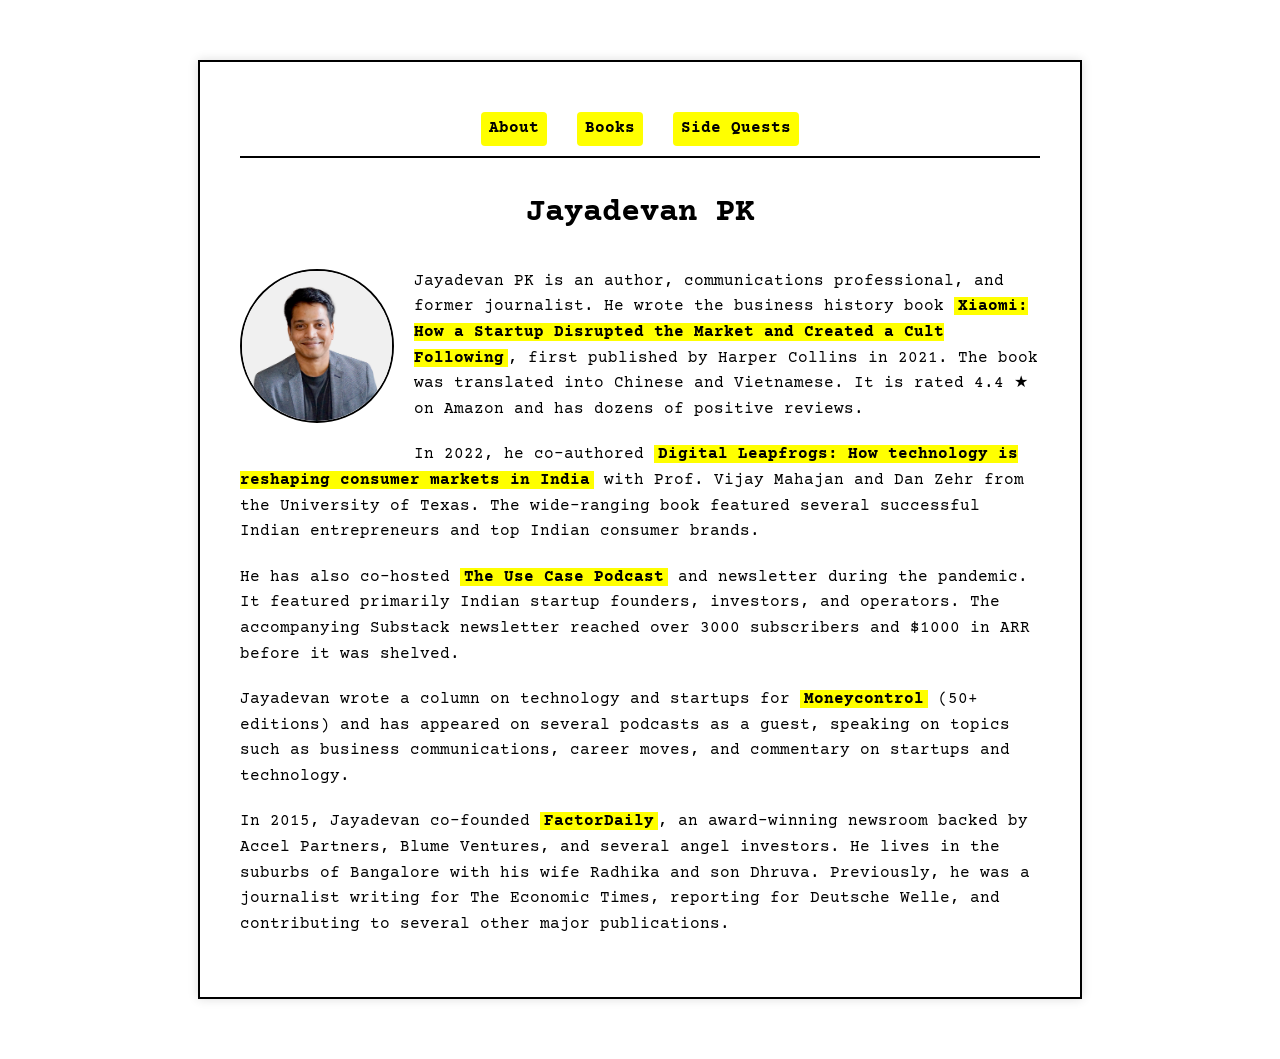
==== index.html @ 2e31f6a4 "Update index.html" ====
<!DOCTYPE html>
<html lang="en">
<head>
  <meta charset="UTF-8">
  <meta name="viewport" content="width=device-width, initial-scale=1.0">
  <title>Jayadevan PK | Official Site</title>
  <link href="https://fonts.googleapis.com/css2?family=Courier+Prime&display=swap" rel="stylesheet">
  <style>
   body {
  background-color: #ffffff;
  font-family: 'Courier Prime', monospace;
  max-width: 800px;
  margin: 60px auto;
  padding: 40px;
  color: #000000;
  line-height: 1.6;
  border: 2px solid #000000;
  box-shadow: 0 0 10px #dddddd;
}

nav {
  position: sticky;
  top: 0;
  background-color: #ffffff;
  text-align: center;
  margin-bottom: 30px;
  padding: 10px 0;
  border-bottom: 2px solid #000000;
  z-index: 1000;
}

.menu-toggle {
  display: none;
  background-color: #ffff00;
  border: none;
  font-weight: bold;
  padding: 8px 12px;
  cursor: pointer;
  font-family: 'Courier Prime', monospace;
  margin-bottom: 10px;
}

.nav-links {
  display: flex;
  justify-content: center;
  flex-wrap: wrap;
}

nav a {
  margin: 0 15px;
  color: #000000;
  background-color: #ffff00;
  padding: 4px 8px;
  text-decoration: none;
  font-weight: bold;
  border-radius: 4px;
  transition: background-color 0.3s, color 0.3s;
}

nav a:hover {
  background-color: #ffeb3b;
  color: #333333;
}

h1 {
  text-align: center;
  font-size: 2em;
  margin-bottom: 30px;
  color: #000000;
}

p {
  font-size: 1em;
  margin-bottom: 20px;
}

a {
  color: #000000;
  background-color: #ffff00;
  text-decoration: none;
  padding: 0 4px;
  transition: background-color 0.3s, text-decoration 0.3s;
}

a:hover {
  background-color: #ffeb3b;
  text-decoration: underline;
}

.profile-img {
  float: left;
  margin: 0 20px 20px 0;
  width: 150px;
  height: 150px;
  object-fit: cover;
  border-radius: 50%;
  border: 2px solid #000000;
}

/* Mobile responsiveness */
@media (max-width: 600px) {
  .menu-toggle {
    display: block;
  }

  .nav-links {
    display: none;
    flex-direction: column;
    align-items: center;
  }

  .nav-links.show {
    display: flex;
  }

  nav a {
    margin: 10px 0;
  }
}
  </style>
</head>
<body>

  <nav>
  <button class="menu-toggle" onclick="toggleMenu()">☰ Menu</button>
  <div class="nav-links">
    <a href="index.html">About</a>
    <a href="books.html">Books</a>
    <a href="sidequests.html">Side Quests</a>
  </div>
</nav>

  <h1>Jayadevan PK</h1>

  <img src="profile.jpg" alt="Jayadevan PK" class="profile-img">

  <p id="about">Jayadevan PK is an author, communications professional, and former journalist. He wrote the business history book <strong><a href="https://www.amazon.in/Xiaomi-Startup-Disrupted-Created-Following-ebook/dp/B08WVFWGSX" target="_blank">Xiaomi: How a Startup Disrupted the Market and Created a Cult Following</a></strong>, first published by Harper Collins in 2021. The book was translated into Chinese and Vietnamese. It is rated 4.4 ★ on Amazon and has dozens of positive reviews.</p>

  <p>In 2022, he co-authored <strong><a href="https://harpercollins.co.in/product/digital-leapfrogs/" target="_blank">Digital Leapfrogs: How technology is reshaping consumer markets in India</a></strong> with Prof. Vijay Mahajan and Dan Zehr from the University of Texas. The wide-ranging book featured several successful Indian entrepreneurs and top Indian consumer brands.</p>

  <p>He has also co-hosted <strong><a href="https://turnaround.substack.com/" target="_blank">The Use Case Podcast</a></strong> and newsletter during the pandemic. It featured primarily Indian startup founders, investors, and operators. The accompanying Substack newsletter reached over 3000 subscribers and $1000 in ARR before it was shelved.</p>

  <p>Jayadevan wrote a column on technology and startups for <strong><a href="https://www.moneycontrol.com/author/jayadevan-pk-10821/" target="_blank">Moneycontrol</a></strong> (50+ editions) and has appeared on several podcasts as a guest, speaking on topics such as business communications, career moves, and commentary on startups and technology.</p>

  <p>In 2015, Jayadevan co-founded <strong><a href="https://en.wikipedia.org/wiki/FactorDaily" target="_blank">FactorDaily</a></strong>, an award-winning newsroom backed by Accel Partners, Blume Ventures, and several angel investors. He lives in the suburbs of Bangalore with his wife Radhika and son Dhruva. Previously, he was a journalist writing for The Economic Times, reporting for Deutsche Welle, and contributing to several other major publications.</p>
<script>
  function toggleMenu() {
    const menu = document.querySelector('.nav-links');
    menu.classList.toggle('show');
  }
</script>

</body>
</html>
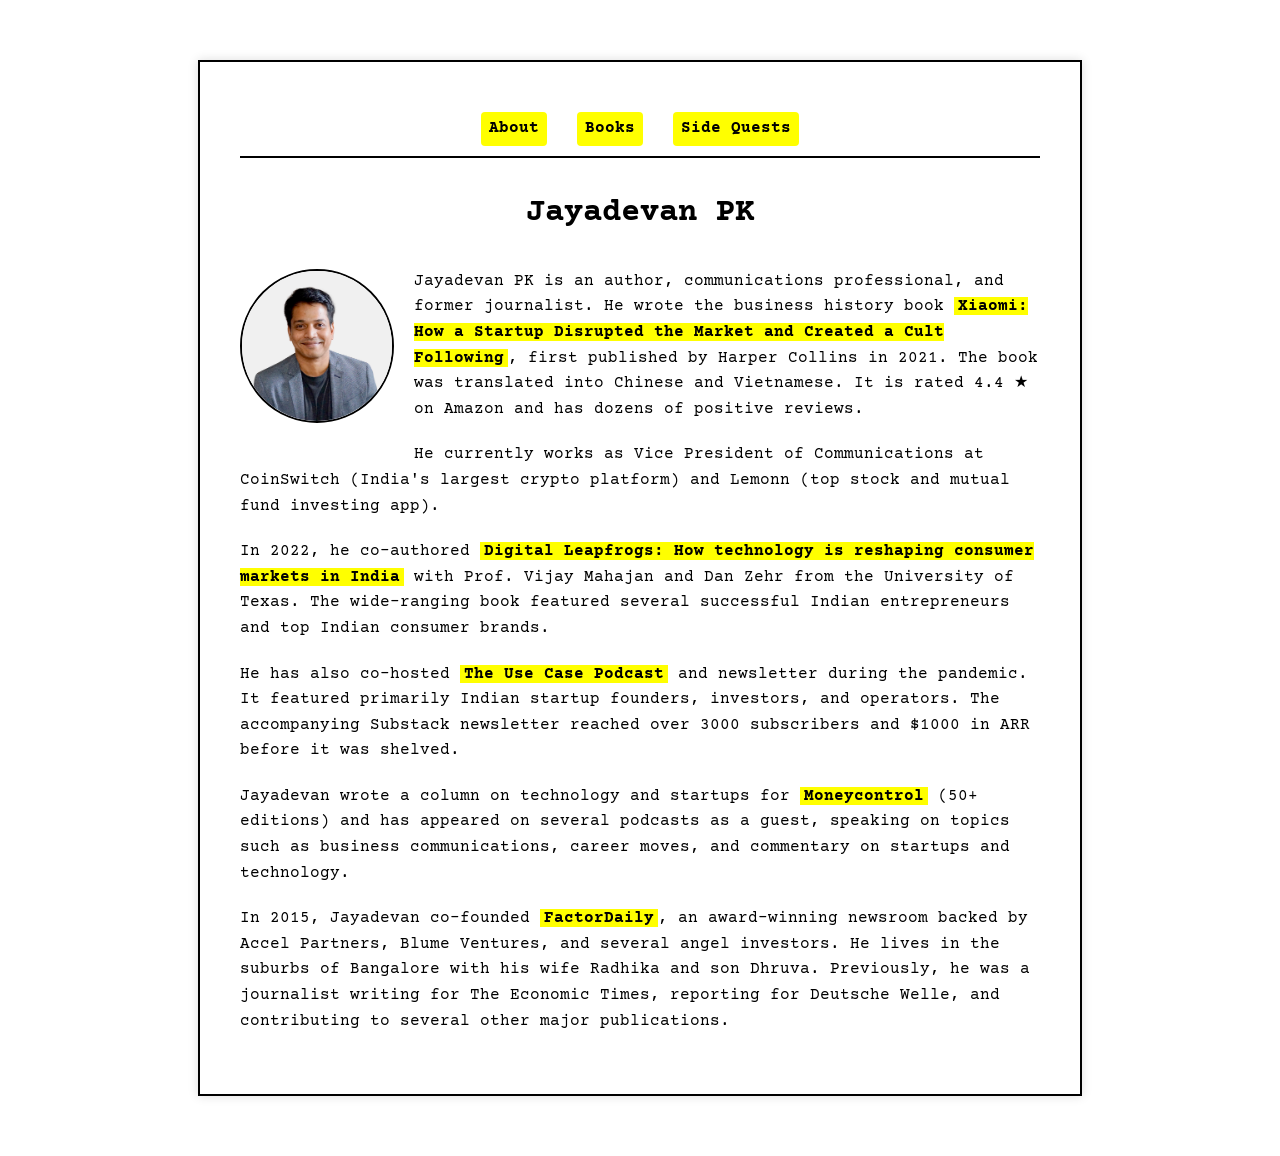
==== commit 13f5b91a: "Update index.html" ====
--- a/index.html
+++ b/index.html
@@ -136,6 +136,8 @@
 
   <p id="about">Jayadevan PK is an author, communications professional, and former journalist. He wrote the business history book <strong><a href="https://www.amazon.in/Xiaomi-Startup-Disrupted-Created-Following-ebook/dp/B08WVFWGSX" target="_blank">Xiaomi: How a Startup Disrupted the Market and Created a Cult Following</a></strong>, first published by Harper Collins in 2021. The book was translated into Chinese and Vietnamese. It is rated 4.4 ★ on Amazon and has dozens of positive reviews.</p>
 
+  <p id="about">He currently works as Vice President of Communications at CoinSwitch (India's largest crypto platform) and Lemonn (top stock and mutual fund investing app). </p>
+
   <p>In 2022, he co-authored <strong><a href="https://harpercollins.co.in/product/digital-leapfrogs/" target="_blank">Digital Leapfrogs: How technology is reshaping consumer markets in India</a></strong> with Prof. Vijay Mahajan and Dan Zehr from the University of Texas. The wide-ranging book featured several successful Indian entrepreneurs and top Indian consumer brands.</p>
 
   <p>He has also co-hosted <strong><a href="https://turnaround.substack.com/" target="_blank">The Use Case Podcast</a></strong> and newsletter during the pandemic. It featured primarily Indian startup founders, investors, and operators. The accompanying Substack newsletter reached over 3000 subscribers and $1000 in ARR before it was shelved.</p>
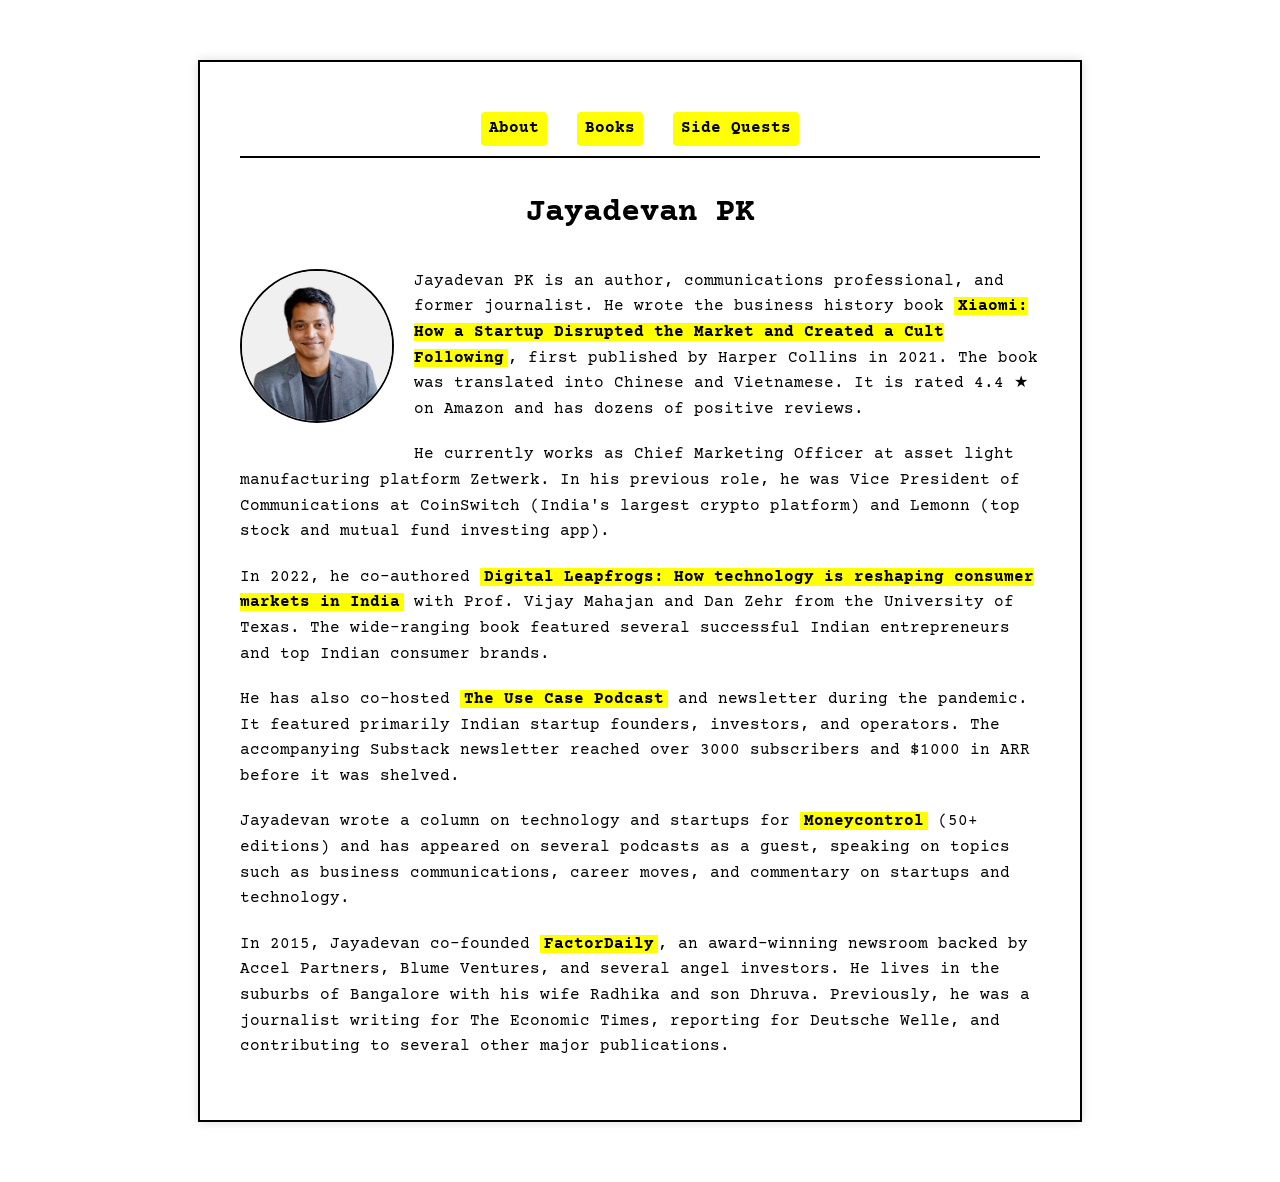
==== commit 25941250: "Update job title and description in index.html" ====
--- a/index.html
+++ b/index.html
@@ -136,7 +136,7 @@
 
   <p id="about">Jayadevan PK is an author, communications professional, and former journalist. He wrote the business history book <strong><a href="https://www.amazon.in/Xiaomi-Startup-Disrupted-Created-Following-ebook/dp/B08WVFWGSX" target="_blank">Xiaomi: How a Startup Disrupted the Market and Created a Cult Following</a></strong>, first published by Harper Collins in 2021. The book was translated into Chinese and Vietnamese. It is rated 4.4 ★ on Amazon and has dozens of positive reviews.</p>
 
-  <p id="about">He currently works as Vice President of Communications at CoinSwitch (India's largest crypto platform) and Lemonn (top stock and mutual fund investing app). </p>
+  <p id="about">He currently works as Chief Marketing Officer at asset light manufacturing platform Zetwerk. In his previous role, he was Vice President of Communications at CoinSwitch (India's largest crypto platform) and Lemonn (top stock and mutual fund investing app). </p>
 
   <p>In 2022, he co-authored <strong><a href="https://harpercollins.co.in/product/digital-leapfrogs/" target="_blank">Digital Leapfrogs: How technology is reshaping consumer markets in India</a></strong> with Prof. Vijay Mahajan and Dan Zehr from the University of Texas. The wide-ranging book featured several successful Indian entrepreneurs and top Indian consumer brands.</p>
 
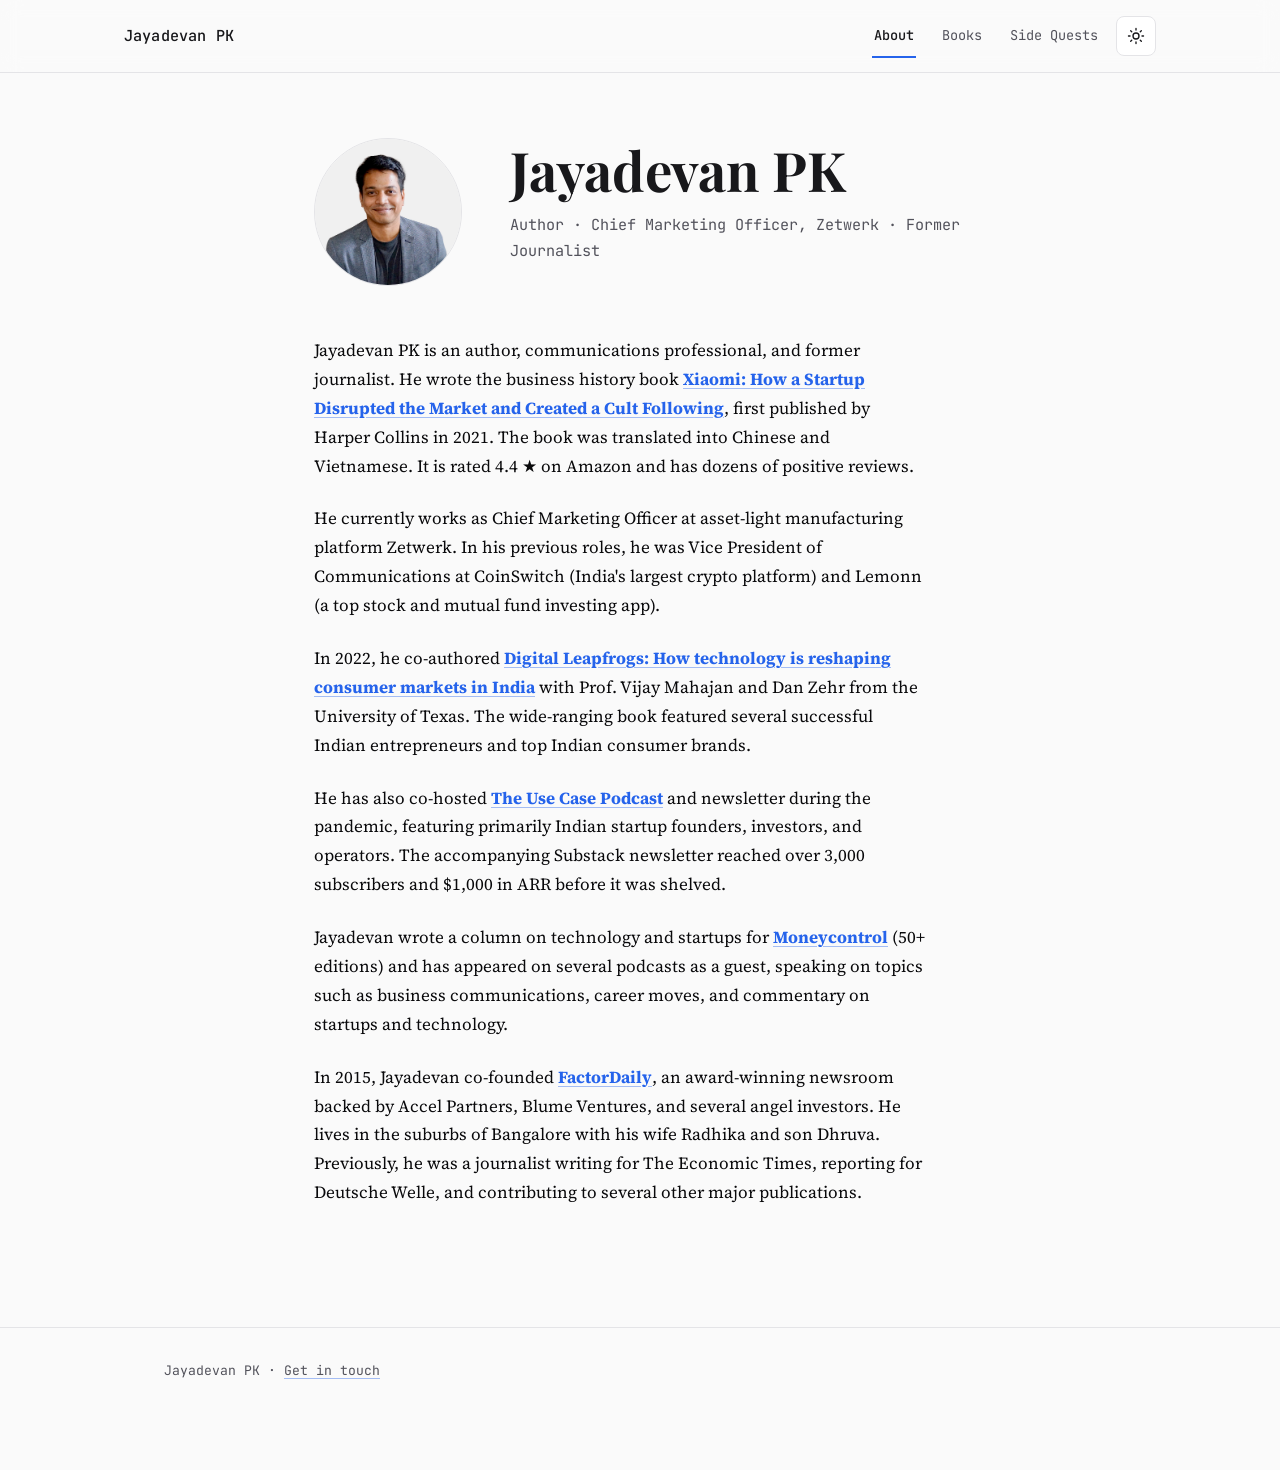
==== commit 5b72101f: "Redesign site with editorial style and dark mode Replace the retro typewriter/highlighter look with " ====
--- a/index.html
+++ b/index.html
@@ -3,154 +3,75 @@
 <head>
   <meta charset="UTF-8">
   <meta name="viewport" content="width=device-width, initial-scale=1.0">
-  <title>Jayadevan PK | Official Site</title>
-  <link href="https://fonts.googleapis.com/css2?family=Courier+Prime&display=swap" rel="stylesheet">
-  <style>
-   body {
-  background-color: #ffffff;
-  font-family: 'Courier Prime', monospace;
-  max-width: 800px;
-  margin: 60px auto;
-  padding: 40px;
-  color: #000000;
-  line-height: 1.6;
-  border: 2px solid #000000;
-  box-shadow: 0 0 10px #dddddd;
-}
-
-nav {
-  position: sticky;
-  top: 0;
-  background-color: #ffffff;
-  text-align: center;
-  margin-bottom: 30px;
-  padding: 10px 0;
-  border-bottom: 2px solid #000000;
-  z-index: 1000;
-}
-
-.menu-toggle {
-  display: none;
-  background-color: #ffff00;
-  border: none;
-  font-weight: bold;
-  padding: 8px 12px;
-  cursor: pointer;
-  font-family: 'Courier Prime', monospace;
-  margin-bottom: 10px;
-}
-
-.nav-links {
-  display: flex;
-  justify-content: center;
-  flex-wrap: wrap;
-}
-
-nav a {
-  margin: 0 15px;
-  color: #000000;
-  background-color: #ffff00;
-  padding: 4px 8px;
-  text-decoration: none;
-  font-weight: bold;
-  border-radius: 4px;
-  transition: background-color 0.3s, color 0.3s;
-}
-
-nav a:hover {
-  background-color: #ffeb3b;
-  color: #333333;
-}
-
-h1 {
-  text-align: center;
-  font-size: 2em;
-  margin-bottom: 30px;
-  color: #000000;
-}
-
-p {
-  font-size: 1em;
-  margin-bottom: 20px;
-}
-
-a {
-  color: #000000;
-  background-color: #ffff00;
-  text-decoration: none;
-  padding: 0 4px;
-  transition: background-color 0.3s, text-decoration 0.3s;
-}
-
-a:hover {
-  background-color: #ffeb3b;
-  text-decoration: underline;
-}
-
-.profile-img {
-  float: left;
-  margin: 0 20px 20px 0;
-  width: 150px;
-  height: 150px;
-  object-fit: cover;
-  border-radius: 50%;
-  border: 2px solid #000000;
-}
-
-/* Mobile responsiveness */
-@media (max-width: 600px) {
-  .menu-toggle {
-    display: block;
-  }
-
-  .nav-links {
-    display: none;
-    flex-direction: column;
-    align-items: center;
-  }
-
-  .nav-links.show {
-    display: flex;
-  }
-
-  nav a {
-    margin: 10px 0;
-  }
-}
-  </style>
+  <title>Jayadevan PK | Author, Communications Executive</title>
+  <meta name="description" content="Jayadevan PK is an author, communications professional, and former journalist. He wrote Xiaomi: How a Startup Disrupted the Market, and co-authored Digital Leapfrogs.">
+  <meta property="og:title" content="Jayadevan PK">
+  <meta property="og:description" content="Author, communications professional, and former journalist.">
+  <meta property="og:image" content="https://therealjpk.com/profile.jpg">
+  <meta property="og:type" content="website">
+  <link rel="preconnect" href="https://fonts.googleapis.com">
+  <link rel="preconnect" href="https://fonts.gstatic.com" crossorigin>
+  <link href="https://fonts.googleapis.com/css2?family=JetBrains+Mono:wght@400;500&family=Playfair+Display:ital,wght@0,400;0,700;0,900;1,400&family=Source+Serif+4:ital,wght@0,300;0,400;0,600;1,300&display=swap" rel="stylesheet">
+  <link rel="stylesheet" href="assets/style.css">
 </head>
 <body>
 
-  <nav>
-  <button class="menu-toggle" onclick="toggleMenu()">☰ Menu</button>
-  <div class="nav-links">
-    <a href="index.html">About</a>
-    <a href="books.html">Books</a>
-    <a href="sidequests.html">Side Quests</a>
-  </div>
-</nav>
+  <header class="site-header">
+    <nav class="site-nav">
+      <a href="index.html" class="brand">Jayadevan PK</a>
+      <div class="nav-controls">
+        <div class="nav-links">
+          <a href="index.html" aria-current="page">About</a>
+          <a href="books.html">Books</a>
+          <a href="sidequests.html">Side Quests</a>
+        </div>
+        <button class="icon-btn" data-theme-toggle aria-label="Toggle dark mode">
+          <svg class="theme-icon-light" viewBox="0 0 24 24" fill="none" stroke="currentColor" stroke-width="1.8" stroke-linecap="round"><circle cx="12" cy="12" r="4"/><path d="M12 2v2M12 20v2M4.9 4.9l1.4 1.4M17.7 17.7l1.4 1.4M2 12h2M20 12h2M4.9 19.1l1.4-1.4M17.7 6.3l1.4-1.4"/></svg>
+          <svg class="theme-icon-dark" viewBox="0 0 24 24" fill="none" stroke="currentColor" stroke-width="1.8" stroke-linecap="round"><path d="M21 12.8A9 9 0 1 1 11.2 3a7 7 0 0 0 9.8 9.8Z"/></svg>
+        </button>
+        <button class="icon-btn menu-toggle" data-menu-toggle aria-label="Toggle menu" aria-expanded="false">
+          <svg viewBox="0 0 24 24" fill="none" stroke="currentColor" stroke-width="1.8" stroke-linecap="round"><path d="M4 7h16M4 12h16M4 17h16"/></svg>
+        </button>
+      </div>
+    </nav>
+  </header>
 
-  <h1>Jayadevan PK</h1>
+  <main>
+    <div class="prose">
 
-  <img src="profile.jpg" alt="Jayadevan PK" class="profile-img">
+      <section class="hero">
+        <img src="profile.jpg" alt="Jayadevan PK" class="hero-photo">
+        <div>
+          <h1>Jayadevan PK</h1>
+          <p class="hero-role">Author · Chief Marketing Officer, Zetwerk · Former Journalist</p>
+        </div>
+      </section>
 
-  <p id="about">Jayadevan PK is an author, communications professional, and former journalist. He wrote the business history book <strong><a href="https://www.amazon.in/Xiaomi-Startup-Disrupted-Created-Following-ebook/dp/B08WVFWGSX" target="_blank">Xiaomi: How a Startup Disrupted the Market and Created a Cult Following</a></strong>, first published by Harper Collins in 2021. The book was translated into Chinese and Vietnamese. It is rated 4.4 ★ on Amazon and has dozens of positive reviews.</p>
+      <section class="reveal">
+        <p>Jayadevan PK is an author, communications professional, and former journalist. He wrote the business history book <strong><a href="https://www.amazon.in/Xiaomi-Startup-Disrupted-Created-Following-ebook/dp/B08WVFWGSX" target="_blank" rel="noopener">Xiaomi: How a Startup Disrupted the Market and Created a Cult Following</a></strong>, first published by Harper Collins in 2021. The book was translated into Chinese and Vietnamese. It is rated 4.4 ★ on Amazon and has dozens of positive reviews.</p>
 
-  <p id="about">He currently works as Chief Marketing Officer at asset light manufacturing platform Zetwerk. In his previous role, he was Vice President of Communications at CoinSwitch (India's largest crypto platform) and Lemonn (top stock and mutual fund investing app). </p>
+        <p>He currently works as Chief Marketing Officer at asset-light manufacturing platform Zetwerk. In his previous roles, he was Vice President of Communications at CoinSwitch (India's largest crypto platform) and Lemonn (a top stock and mutual fund investing app).</p>
+      </section>
 
-  <p>In 2022, he co-authored <strong><a href="https://harpercollins.co.in/product/digital-leapfrogs/" target="_blank">Digital Leapfrogs: How technology is reshaping consumer markets in India</a></strong> with Prof. Vijay Mahajan and Dan Zehr from the University of Texas. The wide-ranging book featured several successful Indian entrepreneurs and top Indian consumer brands.</p>
+      <section class="reveal">
+        <p>In 2022, he co-authored <strong><a href="https://harpercollins.co.in/product/digital-leapfrogs/" target="_blank" rel="noopener">Digital Leapfrogs: How technology is reshaping consumer markets in India</a></strong> with Prof. Vijay Mahajan and Dan Zehr from the University of Texas. The wide-ranging book featured several successful Indian entrepreneurs and top Indian consumer brands.</p>
 
-  <p>He has also co-hosted <strong><a href="https://turnaround.substack.com/" target="_blank">The Use Case Podcast</a></strong> and newsletter during the pandemic. It featured primarily Indian startup founders, investors, and operators. The accompanying Substack newsletter reached over 3000 subscribers and $1000 in ARR before it was shelved.</p>
+        <p>He has also co-hosted <strong><a href="https://turnaround.substack.com/" target="_blank" rel="noopener">The Use Case Podcast</a></strong> and newsletter during the pandemic, featuring primarily Indian startup founders, investors, and operators. The accompanying Substack newsletter reached over 3,000 subscribers and $1,000 in ARR before it was shelved.</p>
+      </section>
 
-  <p>Jayadevan wrote a column on technology and startups for <strong><a href="https://www.moneycontrol.com/author/jayadevan-pk-10821/" target="_blank">Moneycontrol</a></strong> (50+ editions) and has appeared on several podcasts as a guest, speaking on topics such as business communications, career moves, and commentary on startups and technology.</p>
+      <section class="reveal">
+        <p>Jayadevan wrote a column on technology and startups for <strong><a href="https://www.moneycontrol.com/author/jayadevan-pk-10821/" target="_blank" rel="noopener">Moneycontrol</a></strong> (50+ editions) and has appeared on several podcasts as a guest, speaking on topics such as business communications, career moves, and commentary on startups and technology.</p>
 
-  <p>In 2015, Jayadevan co-founded <strong><a href="https://en.wikipedia.org/wiki/FactorDaily" target="_blank">FactorDaily</a></strong>, an award-winning newsroom backed by Accel Partners, Blume Ventures, and several angel investors. He lives in the suburbs of Bangalore with his wife Radhika and son Dhruva. Previously, he was a journalist writing for The Economic Times, reporting for Deutsche Welle, and contributing to several other major publications.</p>
-<script>
-  function toggleMenu() {
-    const menu = document.querySelector('.nav-links');
-    menu.classList.toggle('show');
-  }
-</script>
+        <p>In 2015, Jayadevan co-founded <strong><a href="https://en.wikipedia.org/wiki/FactorDaily" target="_blank" rel="noopener">FactorDaily</a></strong>, an award-winning newsroom backed by Accel Partners, Blume Ventures, and several angel investors. He lives in the suburbs of Bangalore with his wife Radhika and son Dhruva. Previously, he was a journalist writing for The Economic Times, reporting for Deutsche Welle, and contributing to several other major publications.</p>
+      </section>
 
+    </div>
+  </main>
+
+  <footer class="site-footer">
+    <p>Jayadevan PK &middot; <a href="mailto:jayadevanpk@gmail.com">Get in touch</a></p>
+  </footer>
+
+  <script src="assets/script.js"></script>
 </body>
 </html>
--- a/assets/style.css
+++ b/assets/style.css
@@ -0,0 +1,373 @@
+/* ============ Design tokens ============ */
+:root {
+  --color-bg: #fafafa;
+  --color-surface: #ffffff;
+  --color-fg: #09090b;
+  --color-primary: #18181b;
+  --color-secondary: #52525b;
+  --color-accent: #2563eb;
+  --color-accent-fg: #ffffff;
+  --color-muted: #eef0f3;
+  --color-border: #e4e4e7;
+
+  --font-display: 'Playfair Display', Georgia, serif;
+  --font-body: 'Source Serif 4', Georgia, serif;
+  --font-mono: 'JetBrains Mono', ui-monospace, monospace;
+
+  --space-1: 8px;
+  --space-2: 16px;
+  --space-3: 24px;
+  --space-4: 32px;
+  --space-5: 48px;
+  --space-6: 64px;
+  --space-7: 96px;
+
+  --radius: 10px;
+  --duration: 220ms;
+  --ease: cubic-bezier(0.16, 1, 0.3, 1);
+
+  color-scheme: light;
+}
+
+:root[data-theme="dark"] {
+  --color-bg: #0a0a0b;
+  --color-surface: #131316;
+  --color-fg: #f4f4f5;
+  --color-primary: #f4f4f5;
+  --color-secondary: #a1a1aa;
+  --color-accent: #5b9dff;
+  --color-accent-fg: #08131f;
+  --color-muted: #1c1c20;
+  --color-border: #29292e;
+  color-scheme: dark;
+}
+
+@media (prefers-color-scheme: dark) {
+  :root:not([data-theme="light"]) {
+    --color-bg: #0a0a0b;
+    --color-surface: #131316;
+    --color-fg: #f4f4f5;
+    --color-primary: #f4f4f5;
+    --color-secondary: #a1a1aa;
+    --color-accent: #5b9dff;
+    --color-accent-fg: #08131f;
+    --color-muted: #1c1c20;
+    --color-border: #29292e;
+    color-scheme: dark;
+  }
+}
+
+/* ============ Base ============ */
+* { box-sizing: border-box; }
+
+html { -webkit-text-size-adjust: 100%; }
+
+body {
+  margin: 0;
+  background: var(--color-bg);
+  color: var(--color-fg);
+  font-family: var(--font-body);
+  font-size: 17px;
+  line-height: 1.7;
+  transition: background var(--duration) var(--ease), color var(--duration) var(--ease);
+}
+
+::selection { background: var(--color-accent); color: var(--color-accent-fg); }
+
+h1, h2, h3 {
+  font-family: var(--font-display);
+  font-weight: 700;
+  line-height: 1.2;
+  color: var(--color-primary);
+  margin: 0 0 var(--space-2);
+}
+
+h1 { font-size: clamp(2.1rem, 4vw + 1rem, 3.4rem); }
+h2 { font-size: clamp(1.4rem, 1.6vw + 1rem, 1.9rem); margin-top: var(--space-6); }
+h3 { font-size: 1.15rem; }
+
+p { margin: 0 0 var(--space-3); max-width: 68ch; }
+
+a {
+  color: var(--color-accent);
+  text-decoration-color: color-mix(in srgb, var(--color-accent) 40%, transparent);
+  text-underline-offset: 3px;
+  transition: color var(--duration) var(--ease), text-decoration-color var(--duration) var(--ease);
+}
+a:hover { text-decoration-color: var(--color-accent); }
+a:focus-visible, button:focus-visible {
+  outline: 2px solid var(--color-accent);
+  outline-offset: 2px;
+}
+
+strong { color: var(--color-primary); }
+
+.eyebrow {
+  display: inline-block;
+  font-family: var(--font-mono);
+  font-size: 0.72rem;
+  letter-spacing: 0.14em;
+  text-transform: uppercase;
+  color: var(--color-secondary);
+  margin-bottom: var(--space-1);
+}
+
+/* ============ Layout ============ */
+.wrap {
+  max-width: 1080px;
+  margin-inline: auto;
+  padding-inline: var(--space-3);
+}
+
+.prose {
+  max-width: 700px;
+  margin-inline: auto;
+  padding-inline: var(--space-3);
+}
+
+main { display: block; padding-bottom: var(--space-7); }
+
+/* ============ Nav ============ */
+header.site-header {
+  position: sticky;
+  top: 0;
+  z-index: 100;
+  background: color-mix(in srgb, var(--color-bg) 82%, transparent);
+  backdrop-filter: blur(10px);
+  border-bottom: 1px solid var(--color-border);
+}
+
+nav.site-nav {
+  max-width: 1080px;
+  margin-inline: auto;
+  padding: var(--space-2) var(--space-3);
+  display: flex;
+  align-items: center;
+  justify-content: space-between;
+  gap: var(--space-2);
+}
+
+.brand {
+  font-family: var(--font-mono);
+  font-weight: 500;
+  font-size: 0.95rem;
+  color: var(--color-primary);
+  text-decoration: none;
+  letter-spacing: 0.01em;
+}
+.brand:hover { color: var(--color-accent); }
+
+.nav-controls { display: flex; align-items: center; gap: var(--space-2); }
+
+.nav-links {
+  display: flex;
+  align-items: center;
+  gap: var(--space-3);
+  font-family: var(--font-mono);
+  font-size: 0.85rem;
+}
+
+.nav-links a {
+  color: var(--color-secondary);
+  text-decoration: none;
+  padding: var(--space-1) 2px;
+  position: relative;
+}
+
+.nav-links a::after {
+  content: '';
+  position: absolute;
+  left: 0; right: 100%;
+  bottom: -2px;
+  height: 2px;
+  background: var(--color-accent);
+  transition: right var(--duration) var(--ease);
+}
+
+.nav-links a:hover { color: var(--color-primary); }
+.nav-links a:hover::after { right: 0; }
+
+.nav-links a[aria-current="page"] {
+  color: var(--color-primary);
+  font-weight: 500;
+}
+.nav-links a[aria-current="page"]::after { right: 0; }
+
+.icon-btn {
+  display: inline-flex;
+  align-items: center;
+  justify-content: center;
+  width: 40px;
+  height: 40px;
+  border-radius: 8px;
+  border: 1px solid var(--color-border);
+  background: var(--color-surface);
+  color: var(--color-primary);
+  cursor: pointer;
+  transition: background var(--duration) var(--ease), transform var(--duration) var(--ease);
+}
+.icon-btn:hover { background: var(--color-muted); }
+.icon-btn:active { transform: scale(0.94); }
+.icon-btn svg { width: 18px; height: 18px; }
+
+.menu-toggle { display: none; }
+
+.theme-icon-dark { display: none; }
+:root[data-theme="dark"] .theme-icon-light { display: none; }
+:root[data-theme="dark"] .theme-icon-dark { display: block; }
+
+@media (max-width: 640px) {
+  .menu-toggle { display: inline-flex; }
+  .nav-links {
+    position: absolute;
+    top: 100%;
+    left: 0;
+    right: 0;
+    flex-direction: column;
+    align-items: flex-start;
+    gap: 0;
+    background: var(--color-bg);
+    border-bottom: 1px solid var(--color-border);
+    max-height: 0;
+    overflow: hidden;
+    transition: max-height var(--duration) var(--ease);
+  }
+  .nav-links.show { max-height: 260px; }
+  .nav-links a {
+    width: 100%;
+    padding: var(--space-2) var(--space-3);
+  }
+  .nav-links a::after { display: none; }
+}
+
+/* ============ Hero ============ */
+.hero {
+  padding: var(--space-6) 0 var(--space-5);
+  display: grid;
+  grid-template-columns: auto 1fr;
+  gap: var(--space-5);
+  align-items: center;
+}
+
+.hero-photo {
+  width: 148px;
+  height: 148px;
+  border-radius: 50%;
+  object-fit: cover;
+  border: 1px solid var(--color-border);
+}
+
+.hero-role {
+  font-family: var(--font-mono);
+  font-size: 0.95rem;
+  color: var(--color-secondary);
+  margin-top: -6px;
+}
+
+@media (max-width: 640px) {
+  .hero { grid-template-columns: 1fr; text-align: center; padding-top: var(--space-5); }
+  .hero-photo { margin-inline: auto; }
+  p { max-width: 100%; }
+}
+
+/* ============ Reveal on scroll ============ */
+.reveal {
+  opacity: 0;
+  transform: translateY(14px);
+  transition: opacity 600ms var(--ease), transform 600ms var(--ease);
+}
+.reveal.is-visible { opacity: 1; transform: none; }
+
+@media (prefers-reduced-motion: reduce) {
+  .reveal { opacity: 1; transform: none; transition: none; }
+  * { scroll-behavior: auto !important; }
+}
+
+/* ============ Book cards ============ */
+.book {
+  padding: var(--space-4) 0;
+  border-top: 1px solid var(--color-border);
+}
+.book:first-of-type { border-top: none; }
+
+.book-meta {
+  font-family: var(--font-mono);
+  font-size: 0.82rem;
+  color: var(--color-secondary);
+  margin-bottom: var(--space-2);
+}
+
+.btn {
+  display: inline-flex;
+  align-items: center;
+  gap: 6px;
+  font-family: var(--font-mono);
+  font-size: 0.82rem;
+  text-decoration: none;
+  color: var(--color-accent-fg);
+  background: var(--color-accent);
+  padding: 8px 14px;
+  border-radius: 8px;
+  transition: filter var(--duration) var(--ease), transform var(--duration) var(--ease);
+}
+.btn:hover { filter: brightness(1.08); text-decoration: none; }
+.btn:active { transform: scale(0.97); }
+
+blockquote {
+  margin: var(--space-3) 0;
+  padding: var(--space-2) var(--space-3);
+  border-left: 2px solid var(--color-accent);
+  background: var(--color-muted);
+  border-radius: 0 var(--radius) var(--radius) 0;
+  font-style: italic;
+}
+blockquote p:last-child { margin-bottom: var(--space-1); }
+blockquote cite {
+  display: block;
+  font-family: var(--font-mono);
+  font-style: normal;
+  font-size: 0.78rem;
+  letter-spacing: 0.03em;
+  text-transform: uppercase;
+  color: var(--color-secondary);
+  margin-top: var(--space-1);
+}
+
+.praise-list { list-style: none; margin: 0; padding: 0; }
+.praise-list li { margin-bottom: var(--space-2); }
+
+/* ============ Project grid (Side Quests) ============ */
+.project-grid {
+  display: grid;
+  grid-template-columns: repeat(2, 1fr);
+  gap: var(--space-3);
+}
+
+@media (max-width: 640px) {
+  .project-grid { grid-template-columns: 1fr; }
+}
+
+.project-card {
+  border: 1px solid var(--color-border);
+  background: var(--color-surface);
+  border-radius: var(--radius);
+  padding: var(--space-3);
+  transition: border-color var(--duration) var(--ease), transform var(--duration) var(--ease);
+}
+.project-card:hover { border-color: var(--color-accent); transform: translateY(-2px); }
+.project-card h3 { margin-bottom: var(--space-1); }
+.project-card p { margin-bottom: var(--space-2); font-size: 0.96rem; }
+.project-card .btn { background: transparent; color: var(--color-accent); border: 1px solid var(--color-border); }
+.project-card .btn:hover { border-color: var(--color-accent); background: var(--color-muted); }
+
+/* ============ Footer ============ */
+footer.site-footer {
+  border-top: 1px solid var(--color-border);
+  padding: var(--space-4) 0 var(--space-6);
+  text-align: center;
+  font-family: var(--font-mono);
+  font-size: 0.82rem;
+  color: var(--color-secondary);
+}
+footer.site-footer a { color: var(--color-secondary); }
+footer.site-footer a:hover { color: var(--color-accent); }
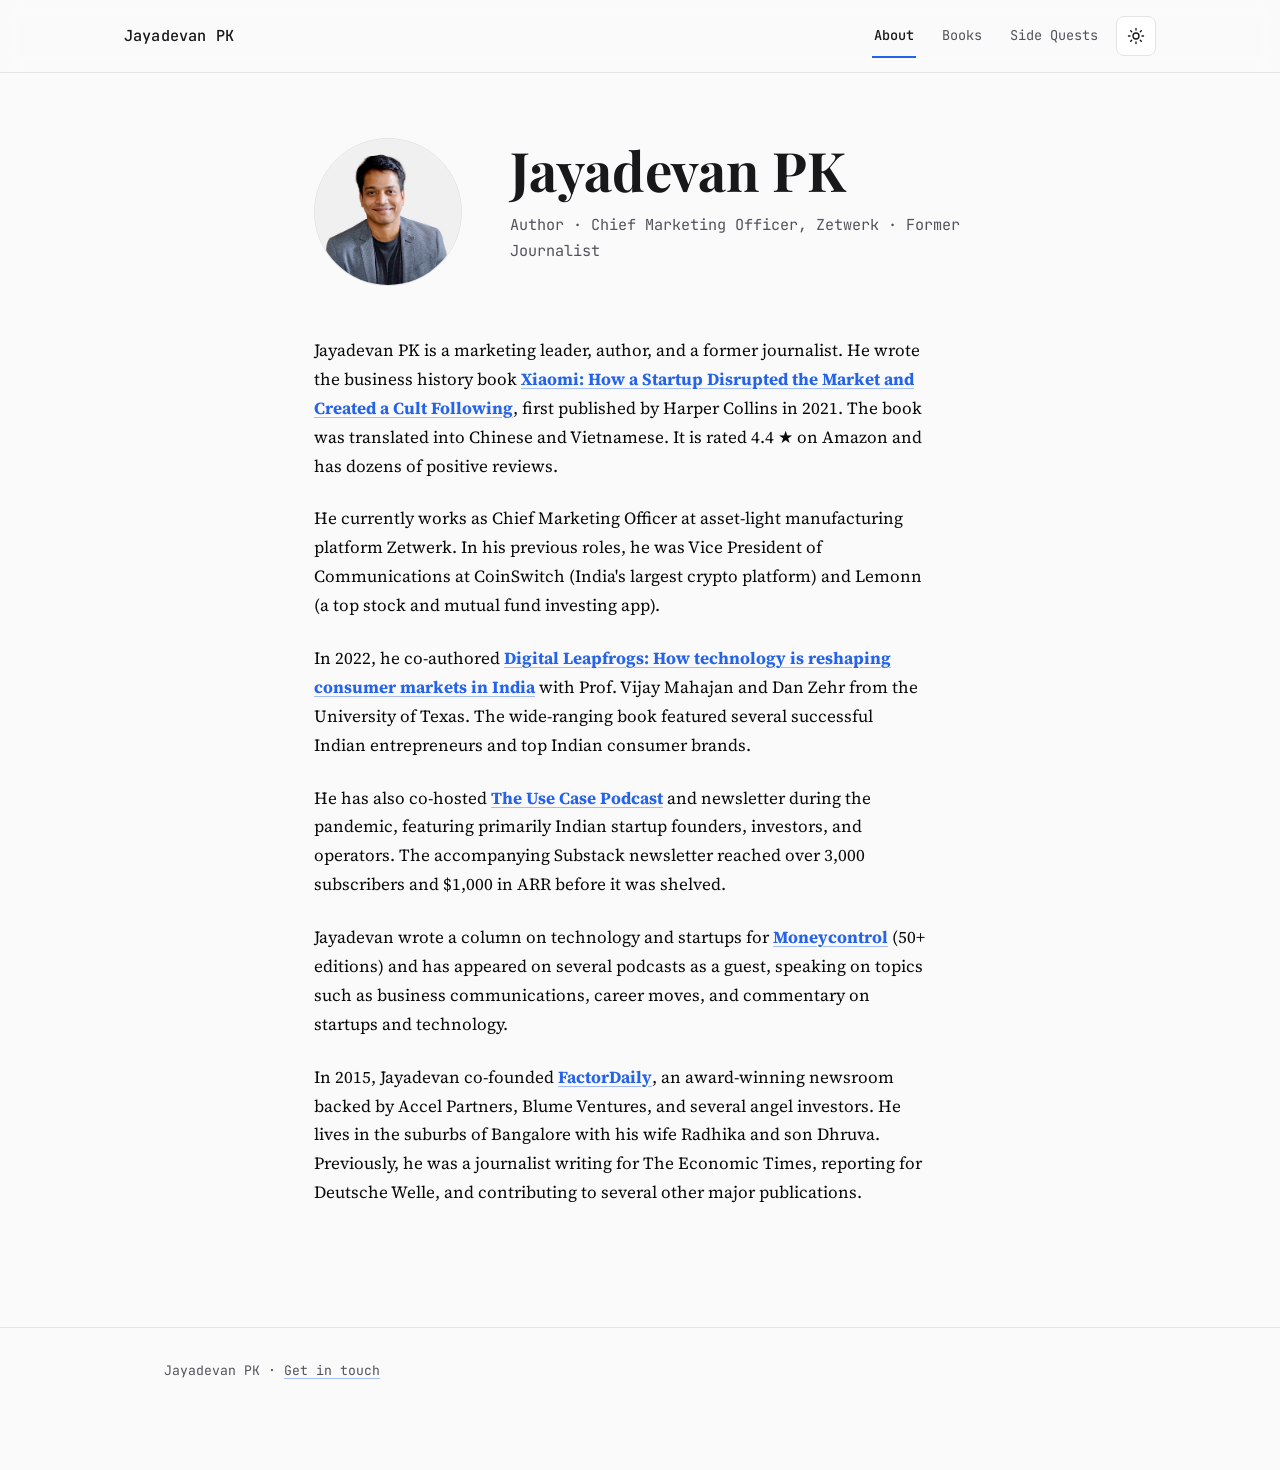
==== commit fa89e581: "Update description of Jayadevan PK in index.html" ====
--- a/index.html
+++ b/index.html
@@ -3,8 +3,8 @@
 <head>
   <meta charset="UTF-8">
   <meta name="viewport" content="width=device-width, initial-scale=1.0">
-  <title>Jayadevan PK | Author, Communications Executive</title>
-  <meta name="description" content="Jayadevan PK is an author, communications professional, and former journalist. He wrote Xiaomi: How a Startup Disrupted the Market, and co-authored Digital Leapfrogs.">
+  <title>Jayadevan PK | CMO, Author </title>
+  <meta name="description" content="Jayadevan PK is a marketing leader, author, and former journalist. He wrote Xiaomi: How a Startup Disrupted the Market, and co-authored Digital Leapfrogs.">
   <meta property="og:title" content="Jayadevan PK">
   <meta property="og:description" content="Author, communications professional, and former journalist.">
   <meta property="og:image" content="https://therealjpk.com/profile.jpg">
@@ -48,7 +48,7 @@
       </section>
 
       <section class="reveal">
-        <p>Jayadevan PK is an author, communications professional, and former journalist. He wrote the business history book <strong><a href="https://www.amazon.in/Xiaomi-Startup-Disrupted-Created-Following-ebook/dp/B08WVFWGSX" target="_blank" rel="noopener">Xiaomi: How a Startup Disrupted the Market and Created a Cult Following</a></strong>, first published by Harper Collins in 2021. The book was translated into Chinese and Vietnamese. It is rated 4.4 ★ on Amazon and has dozens of positive reviews.</p>
+        <p>Jayadevan PK is a marketing leader, author, and a former journalist. He wrote the business history book <strong><a href="https://www.amazon.in/Xiaomi-Startup-Disrupted-Created-Following-ebook/dp/B08WVFWGSX" target="_blank" rel="noopener">Xiaomi: How a Startup Disrupted the Market and Created a Cult Following</a></strong>, first published by Harper Collins in 2021. The book was translated into Chinese and Vietnamese. It is rated 4.4 ★ on Amazon and has dozens of positive reviews.</p>
 
         <p>He currently works as Chief Marketing Officer at asset-light manufacturing platform Zetwerk. In his previous roles, he was Vice President of Communications at CoinSwitch (India's largest crypto platform) and Lemonn (a top stock and mutual fund investing app).</p>
       </section>
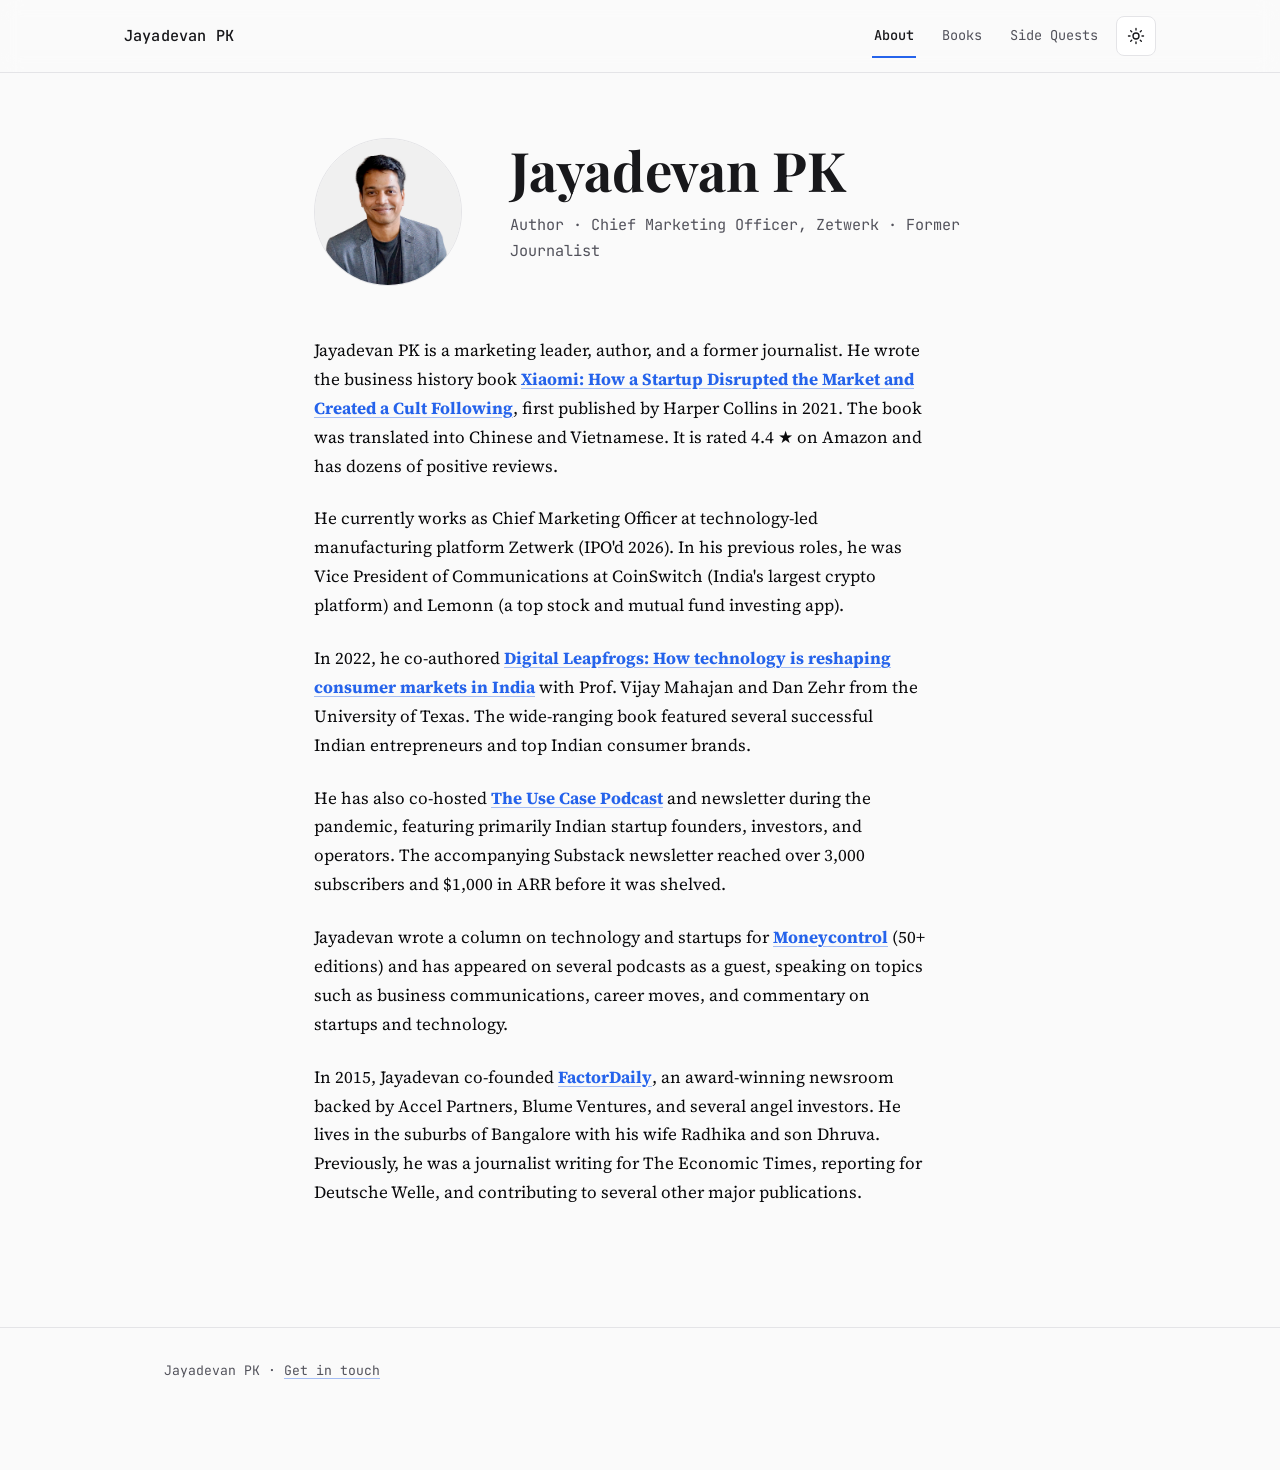
==== commit d27435d4: "Revise Jayadevan PK's role and Zetwerk IPO date Updated the description of Jayadevan PK's current ro" ====
--- a/index.html
+++ b/index.html
@@ -50,7 +50,7 @@
       <section class="reveal">
         <p>Jayadevan PK is a marketing leader, author, and a former journalist. He wrote the business history book <strong><a href="https://www.amazon.in/Xiaomi-Startup-Disrupted-Created-Following-ebook/dp/B08WVFWGSX" target="_blank" rel="noopener">Xiaomi: How a Startup Disrupted the Market and Created a Cult Following</a></strong>, first published by Harper Collins in 2021. The book was translated into Chinese and Vietnamese. It is rated 4.4 ★ on Amazon and has dozens of positive reviews.</p>
 
-        <p>He currently works as Chief Marketing Officer at asset-light manufacturing platform Zetwerk. In his previous roles, he was Vice President of Communications at CoinSwitch (India's largest crypto platform) and Lemonn (a top stock and mutual fund investing app).</p>
+        <p>He currently works as Chief Marketing Officer at technology-led manufacturing platform Zetwerk (IPO'd 2026). In his previous roles, he was Vice President of Communications at CoinSwitch (India's largest crypto platform) and Lemonn (a top stock and mutual fund investing app).</p>
       </section>
 
       <section class="reveal">
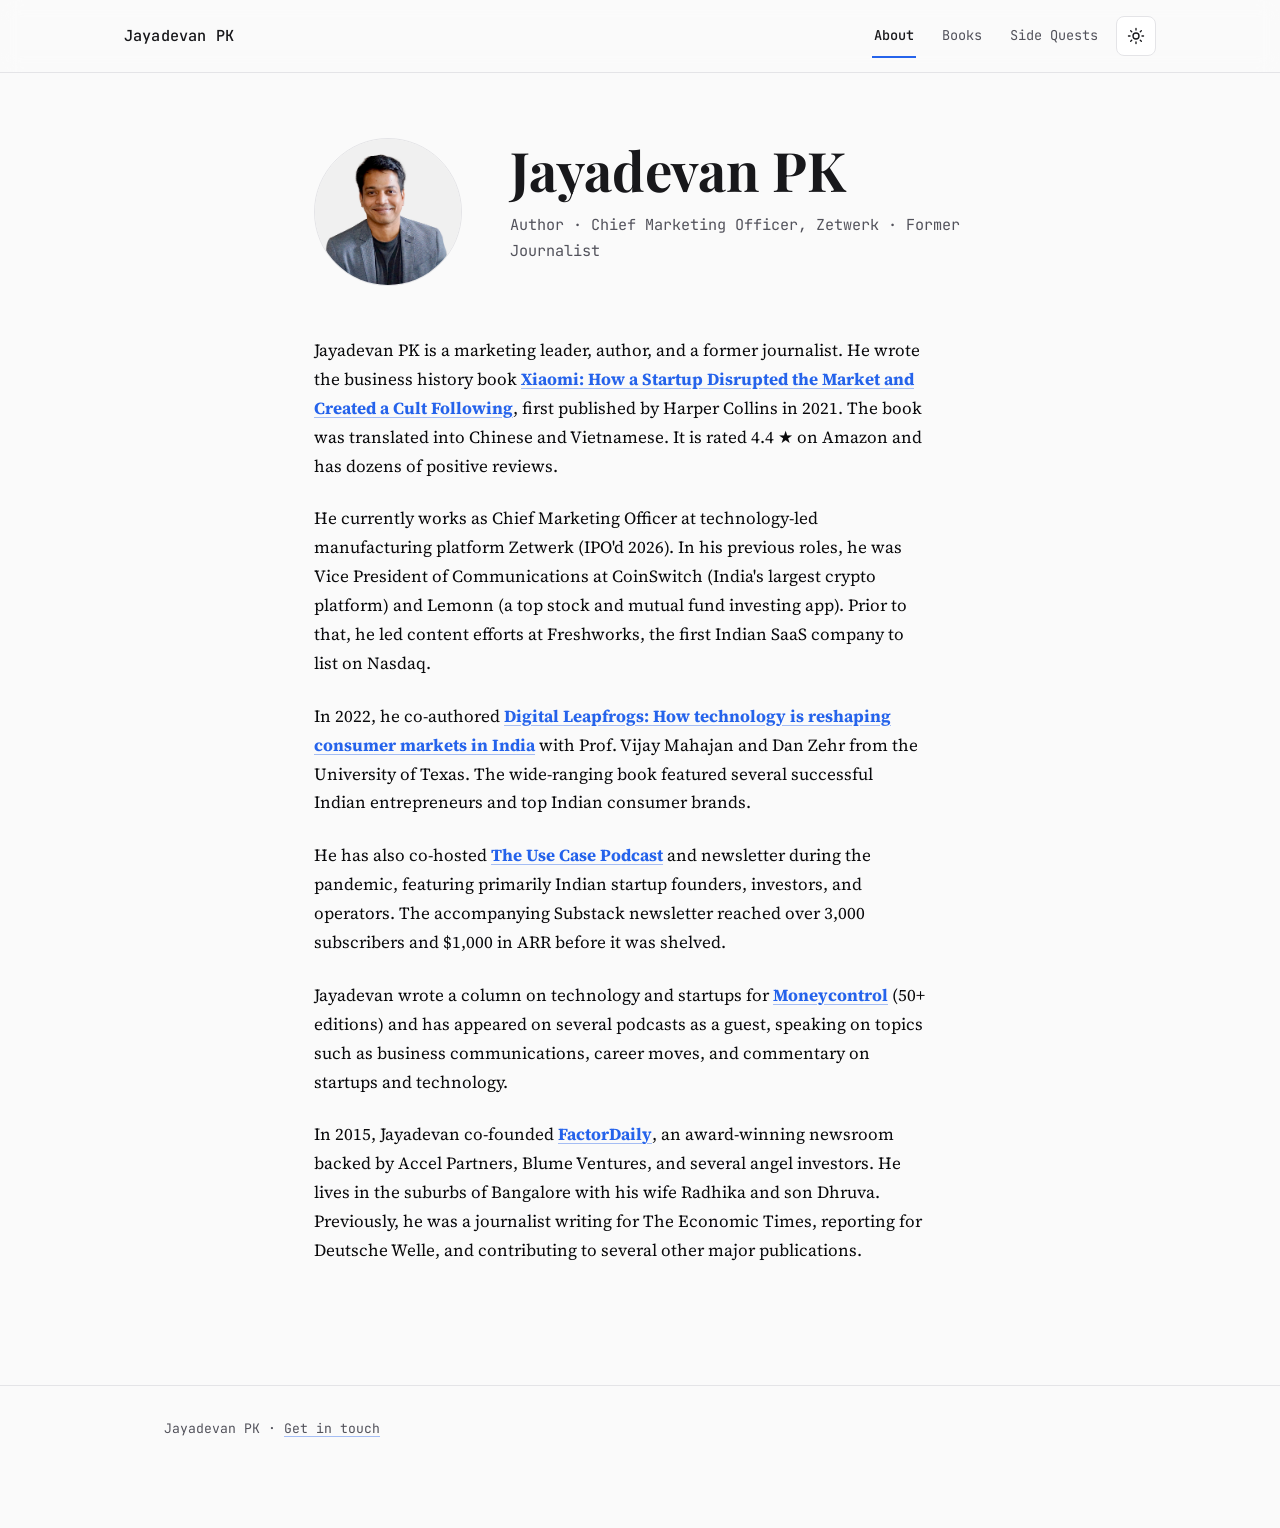
==== commit 4b508f53: "Revise Open Graph description and enhance biography Updated the Open Graph description and added mor" ====
--- a/index.html
+++ b/index.html
@@ -6,7 +6,7 @@
   <title>Jayadevan PK | CMO, Author </title>
   <meta name="description" content="Jayadevan PK is a marketing leader, author, and former journalist. He wrote Xiaomi: How a Startup Disrupted the Market, and co-authored Digital Leapfrogs.">
   <meta property="og:title" content="Jayadevan PK">
-  <meta property="og:description" content="Author, communications professional, and former journalist.">
+  <meta property="og:description" content="Author, Marketing Leader, and former journalist.">
   <meta property="og:image" content="https://therealjpk.com/profile.jpg">
   <meta property="og:type" content="website">
   <link rel="preconnect" href="https://fonts.googleapis.com">
@@ -50,7 +50,7 @@
       <section class="reveal">
         <p>Jayadevan PK is a marketing leader, author, and a former journalist. He wrote the business history book <strong><a href="https://www.amazon.in/Xiaomi-Startup-Disrupted-Created-Following-ebook/dp/B08WVFWGSX" target="_blank" rel="noopener">Xiaomi: How a Startup Disrupted the Market and Created a Cult Following</a></strong>, first published by Harper Collins in 2021. The book was translated into Chinese and Vietnamese. It is rated 4.4 ★ on Amazon and has dozens of positive reviews.</p>
 
-        <p>He currently works as Chief Marketing Officer at technology-led manufacturing platform Zetwerk (IPO'd 2026). In his previous roles, he was Vice President of Communications at CoinSwitch (India's largest crypto platform) and Lemonn (a top stock and mutual fund investing app).</p>
+        <p>He currently works as Chief Marketing Officer at technology-led manufacturing platform Zetwerk (IPO'd 2026). In his previous roles, he was Vice President of Communications at CoinSwitch (India's largest crypto platform) and Lemonn (a top stock and mutual fund investing app). Prior to that, he led content efforts at Freshworks, the first Indian SaaS company to list on Nasdaq. </p>
       </section>
 
       <section class="reveal">
